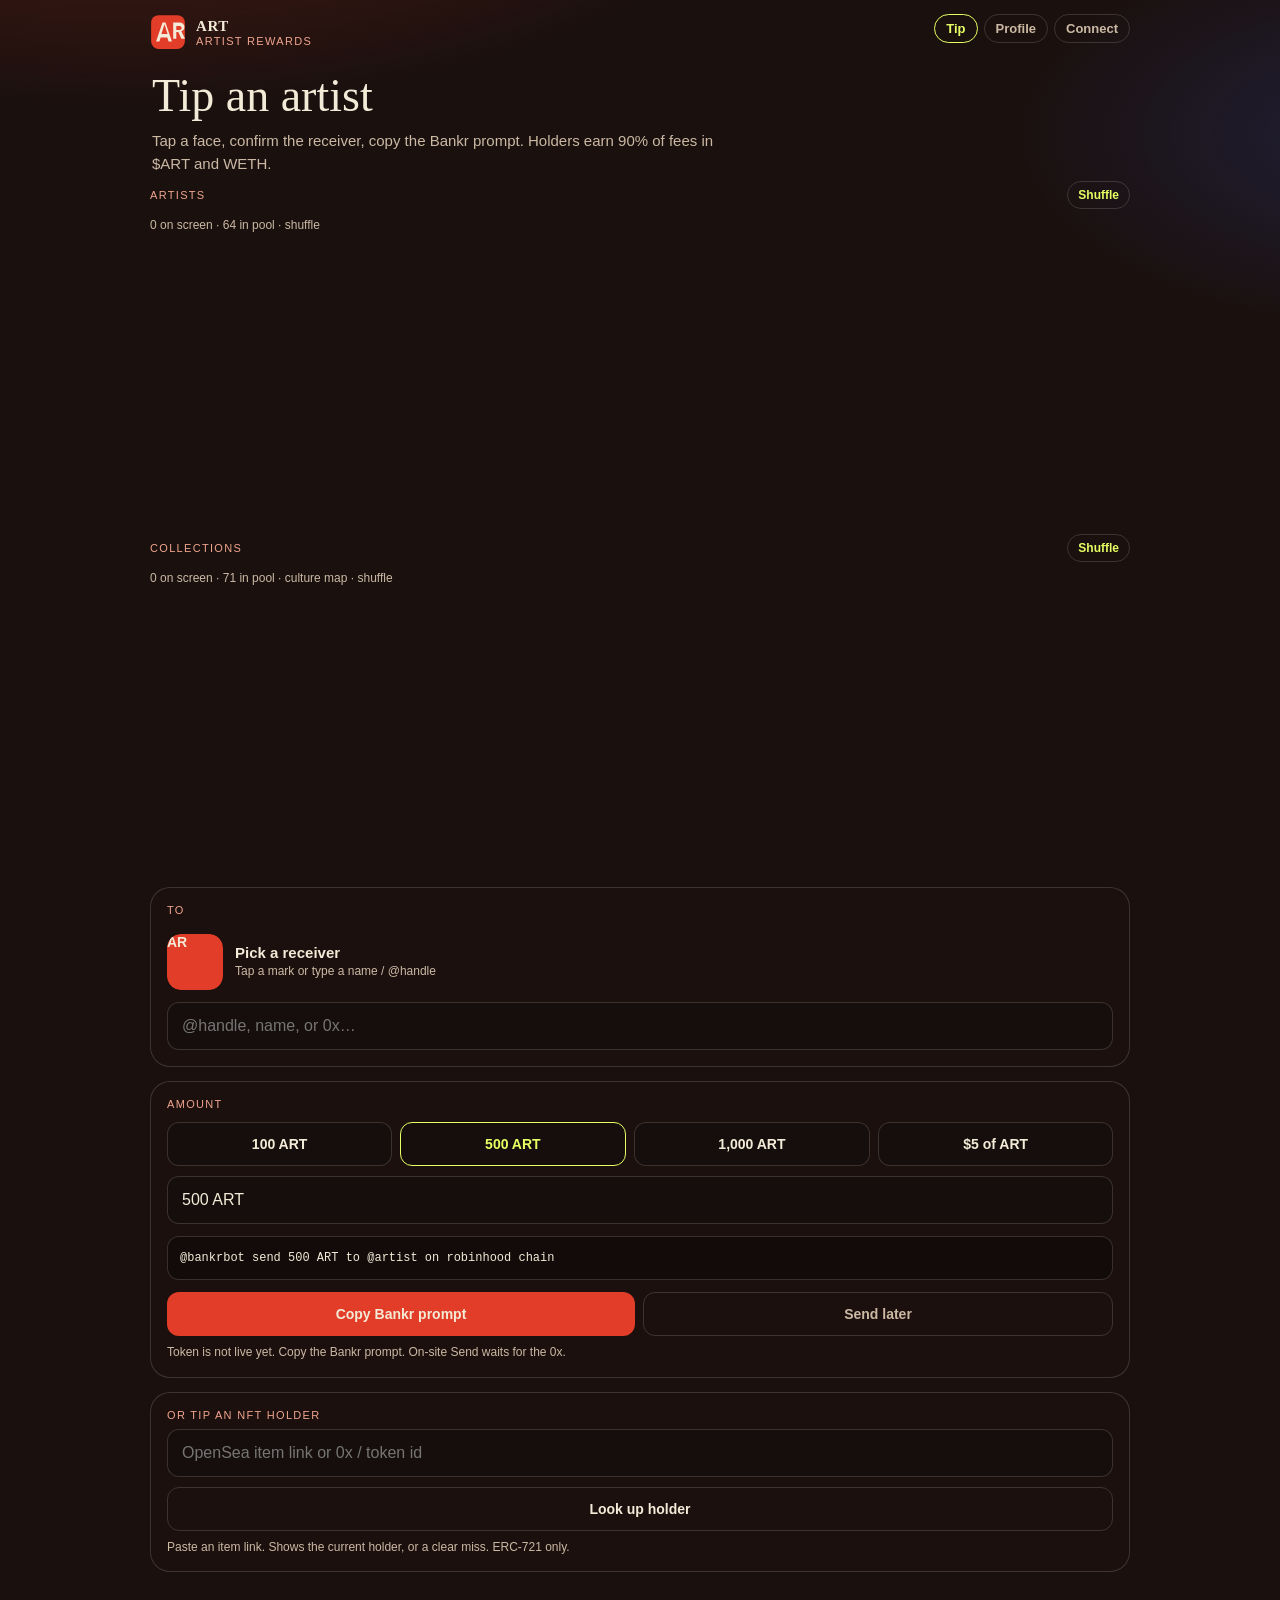
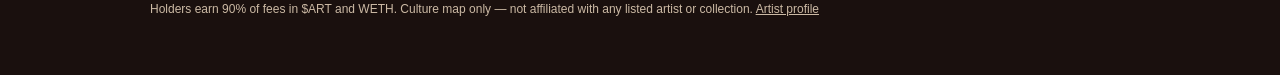
==== index.html @ 923a789c "slice 14: sticky iPhone nav + safe-area, 44px Tip/Profile/Connect" ====
<!DOCTYPE html>
<html lang="en">
<head>
  <meta charset="UTF-8" />
  <meta name="viewport" content="width=device-width, initial-scale=1, viewport-fit=cover" />
  <meta name="theme-color" content="#1a100e" />
  <meta name="apple-mobile-web-app-status-bar-style" content="black-translucent" />
  <title>ART — Artist Rewards Token</title>
  <meta name="description" content="Tip artists with $ART. Holders earn trading fees in ART and WETH." />
  <link rel="icon" href="logo.svg" type="image/svg+xml" />
  <link rel="apple-touch-icon" href="logo.svg" />
  <link rel="stylesheet" href="styles.css" />
  <link rel="stylesheet" href="ui.css" />
</head>
<body>
  <div class="page">
    <nav class="nav">
      <div class="brand">
        <img class="logo" src="logo.svg" width="36" height="36" alt="ART" />
        <div><strong>ART</strong><small>Artist Rewards</small></div>
      </div>
      <div class="nav-links" role="navigation" aria-label="Site">
        <a class="on" href="index.html" aria-current="page">Tip</a>
        <a href="profile.html">Profile</a>
        <button class="ghost" id="connect" type="button">Connect</button>
      </div>
    </nav>

    <header>
      <h1>Tip an artist</h1>
      <p class="lede">Tap a face, confirm the receiver, copy the Bankr prompt. Holders earn 90% of fees in $ART and WETH.</p>
    </header>

    <section>
      <div class="sec face-head">
        <span>Artists</span>
        <button type="button" class="chip" id="shuffleFaces">Shuffle</button>
      </div>
      <p class="hint" id="faceMeta" aria-live="polite"></p>
      <div class="faces" id="faces"></div>
    </section>

    <section>
      <div class="sec face-head">
        <span>Collections</span>
        <button type="button" class="chip" id="shuffleCols">Shuffle</button>
      </div>
      <p class="hint" id="collMeta" aria-live="polite">Culture map. Tap a still — same tip path as an artist. Not affiliated.</p>
      <div class="faces" id="collections"></div>
    </section>

    <section class="card">
      <label>To</label>
      <div class="recv" id="recv">
        <div class="recv-face" id="recvFace"><div class="ph">AR</div></div>
        <div>
          <strong id="recvName">Pick a receiver</strong>
          <span id="recvMeta">Tap a mark or type a name / @handle</span>
        </div>
      </div>
      <input id="who" autocomplete="off" spellcheck="false" placeholder="@handle, name, or 0x…" role="combobox" aria-autocomplete="list" aria-controls="matches" aria-expanded="false" aria-haspopup="listbox" />
      <div id="matches" role="listbox" aria-label="Matching artists and collections"></div>
    </section>

    <section class="card" style="margin-top:14px">
      <label for="amt">Amount</label>
      <div class="row" id="chips" role="group" aria-label="Tip amount">
        <button type="button" class="amt" data-v="100 ART" aria-pressed="false">100 ART</button>
        <button type="button" class="amt on" data-v="500 ART" aria-pressed="true">500 ART</button>
        <button type="button" class="amt" data-v="1000 ART" aria-pressed="false">1,000 ART</button>
        <button type="button" class="amt" data-v="$5 of ART" aria-pressed="false">$5 of ART</button>
      </div>
      <input id="amt" value="500 ART" inputmode="decimal" autocomplete="off" spellcheck="false" aria-describedby="prompt" style="margin-top:10px" />
      <div class="prompt" id="prompt" role="button" tabindex="0" title="Tap to copy">@bankrbot send 500 ART to @artist on robinhood chain</div>
      <div class="row" style="margin-top:12px">
        <button class="go" id="copy" type="button">Copy Bankr prompt</button>
        <button class="go send wait" id="send" type="button" aria-disabled="true" title="On-site send waits for the live token">Send later</button>
      </div>
      <p class="hint" id="status" aria-live="polite">Token is not live yet. Copy the Bankr prompt. On-site Send waits for the 0x.</p>
    </section>

    <section class="card" style="margin-top:14px">
      <label for="nft">Or tip an NFT holder</label>
      <input id="nft" autocomplete="off" spellcheck="false" placeholder="OpenSea item link or 0x / token id" aria-describedby="nftHint" />
      <div class="row" style="margin-top:10px">
        <button type="button" class="ghost" id="nftGo">Look up holder</button>
      </div>
      <p class="hint" id="nftHint">Paste an item link. Shows the current holder, or a clear miss. ERC-721 only.</p>
      <div id="nftOut" aria-live="polite"></div>
    </section>

    <footer>
      Holders earn 90% of fees in $ART and WETH. Culture map only — not affiliated with any listed artist or collection.
      <a href="profile.html">Artist profile</a>
    </footer>
  </div>
  <div id="hover" class="hover" hidden></div>
  <script src="app.js"></script>
  <script src="app-more.js"></script>
  <script src="faces.js"></script>
  <script src="connect.js"></script>
  <script src="confirm.js"></script>
  <script src="send.js"></script>
</body>
</html>
---- styles.css ----
:root {
  --bg: #1a100e;
  --paper: #f3ead7;
  --mute: #cbb9a4;
  --line: rgba(243,234,215,.16);
  --red: #e23d28;
  --rose: #f0a58e;
  --chart: #e6ff63;
  --ok: #9ee3a4;
}
* { box-sizing: border-box; margin: 0; padding: 0; }
html, body {
  background: var(--bg);
  color: var(--paper);
  font-family: "Iowan Old Style", "Palatino Linotype", Palatino, Georgia, serif;
}
body {
  min-height: 100dvh;
  background:
    radial-gradient(1200px 500px at 10% -10%, rgba(226,61,40,.28), transparent 55%),
    radial-gradient(800px 400px at 110% 8%, rgba(61,107,255,.18), transparent 50%),
    var(--bg);
}
.page {
  width: min(980px, calc(100% - 28px));
  margin: 0 auto;
  padding: max(10px, env(safe-area-inset-top)) 0 max(56px, env(safe-area-inset-bottom));
}
.nav {
  display: flex; align-items: center; justify-content: space-between;
  gap: 8px; padding: 4px 0 14px;
}
.brand { display: flex; align-items: center; gap: 10px; }
.logo { width: 36px; height: 36px; display: block; flex: none; }
.brand strong { display: block; font-size: 15px; letter-spacing: .04em; }
.brand small {
  display: block; color: var(--rose); font-size: 11px; letter-spacing: .12em;
  text-transform: uppercase;
  font-family: -apple-system, BlinkMacSystemFont, "Segoe UI", sans-serif;
}
header { padding: 8px 2px 6px; }
h1 { font-weight: 500; font-size: clamp(28px, 6vw, 46px); line-height: 1.05; }
.lede {
  font-family: -apple-system, BlinkMacSystemFont, "Segoe UI", sans-serif;
  color: var(--mute); margin-top: 10px; font-size: 15px; line-height: 1.5; max-width: 38em;
}
.pills { display: flex; flex-wrap: wrap; gap: 8px; margin-top: 14px; }
.pill {
  font-family: -apple-system, BlinkMacSystemFont, "Segoe UI", sans-serif;
  font-size: 11px; color: var(--mute); border: 1px solid var(--line);
  border-radius: 999px; padding: 6px 10px;
}
.pill em { color: var(--chart); font-style: normal; }
.connects {
  display: flex; flex-wrap: wrap; gap: 8px; margin-top: 14px;
}
.connects a {
  font-family: -apple-system, BlinkMacSystemFont, "Segoe UI", sans-serif;
  font-size: 12px; color: var(--chart); text-decoration: none;
  border: 1px solid var(--line); border-radius: 999px; padding: 6px 10px;
}
.face-head {
  display: flex; align-items: center; justify-content: space-between; gap: 10px;
}
.faces {
  display: grid;
  grid-template-columns: repeat(auto-fill, minmax(52px, 1fr));
  gap: 4px;
  margin: 6px 0 14px;
}
.face {
  aspect-ratio: 1;
  border: 0; padding: 0; border-radius: 8px; overflow: hidden;
  background: #2a1612; cursor: pointer; position: relative;
}
.faces .face .ph { display: none !important; }
.face img, .face .ph {
  width: 100%; height: 100%; object-fit: cover; display: block;
}
.face .ph {
  display: grid; place-items: center; font-size: 8px; font-weight: 700;
  color: var(--paper);
  background: linear-gradient(160deg, var(--a, #e23d28), var(--b, #3d6bff));
}
.face.on { outline: 2px solid var(--chart); outline-offset: 0; }
.grid { display: grid; gap: 14px; margin-top: 8px; grid-template-columns: 1fr; }
@media (min-width: 860px) {
  .grid { grid-template-columns: 1.1fr .9fr; align-items: start; }
}
.card {
  background: #1c100e;
  border: 1px solid var(--line);
  border-radius: 20px; padding: 16px;
}
label, .sec {
  font-family: -apple-system, BlinkMacSystemFont, "Segoe UI", sans-serif;
  display: block; font-size: 11px; letter-spacing: .12em; text-transform: uppercase;
  color: var(--rose); margin-bottom: 8px;
}
input {
  width: 100%; background: #160e0c; color: var(--paper);
  border: 1px solid var(--line); border-radius: 12px;
  padding: 14px; font-size: 16px; outline: none;
  font-family: -apple-system, BlinkMacSystemFont, "Segoe UI", sans-serif;
}
input:focus { border-color: var(--red); }
.hint {
  font-family: -apple-system, BlinkMacSystemFont, "Segoe UI", sans-serif;
  color: var(--mute); font-size: 12px; margin-top: 8px; line-height: 1.4;
}
.row { display: flex; gap: 8px; flex-wrap: wrap; margin-top: 12px; }
button {
  border: 0; cursor: pointer; font-weight: 600;
  border-radius: 12px; padding: 12px 14px; font-size: 14px;
  font-family: -apple-system, BlinkMacSystemFont, "Segoe UI", sans-serif;
}
.amt {
  background: #160e0c; color: var(--paper); border: 1px solid var(--line);
  min-height: 44px; min-width: 44px; flex: 1 1 auto; padding: 10px 12px;
}
.amt.on { border-color: var(--chart); color: var(--chart); }
.amt:focus-visible { outline: 2px solid var(--chart); outline-offset: 2px; }
.go { background: var(--red); color: var(--paper); flex: 1; min-height: 44px; }
.go.send { background: #3d6bff; }
.go.send.wait {
  background: transparent;
  color: var(--mute);
  border: 1px solid var(--line);
}
.go.send.wait:focus-visible { outline: 2px solid var(--chart); outline-offset: 2px; }
.go:disabled { opacity: .45; cursor: not-allowed; }
.ghost { background: transparent; color: var(--paper); border: 1px solid var(--line); }
#matches { margin-top: 4px; }
#matches:empty { display: none; }
.match {
  display: flex; gap: 12px; align-items: center;
  padding: 10px 12px; border: 1px solid var(--line); border-radius: 14px;
  margin-top: 8px; cursor: pointer; background: #160e0c;
  font-family: -apple-system, BlinkMacSystemFont, "Segoe UI", sans-serif;
  min-height: 44px;
}
.match.on { border-color: var(--chart); }
.match-face {
  width: 44px; height: 44px; border-radius: 10px; overflow: hidden; flex: none;
  background: #2a1612;
}
.match img, .match-face img, .match-face .ph, .ph {
  width: 44px; height: 44px; border-radius: 10px; object-fit: cover; background: #3a221c;
}
.ph { display: grid; place-items: center; font-size: 14px; color: var(--paper); background: var(--red); font-weight: 700; }
.match strong { display: block; font-size: 14px; }
.match span { color: var(--mute); font-size: 12px; }
.prompt {
  margin-top: 12px; background: #120b0a; border-radius: 12px;
  padding: 12px; font-family: ui-monospace, SFMono-Regular, Menlo, monospace;
  font-size: 12px; line-height: 1.5; white-space: pre-wrap; word-break: break-word;
  color: #f3ead7; cursor: pointer; user-select: text; -webkit-user-select: text;
  border: 1px solid var(--line); min-height: 44px;
}
.prompt:focus-visible { outline: 2px solid var(--chart); outline-offset: 2px; }
.prompt.copied { border-color: var(--chart); }
.prompt.wait { color: var(--mute); cursor: default; }
.links { display: flex; flex-direction: column; gap: 8px; margin-top: 8px; }
.links a { color: var(--chart); text-decoration: none; font-size: 14px; font-family: -apple-system, BlinkMacSystemFont, "Segoe UI", sans-serif; }
.rail-wrap { margin-top: 22px; }
.rail {
  display: flex; gap: 10px; overflow-x: auto; padding: 4px 2px 12px;
  scroll-snap-type: x mandatory; -webkit-overflow-scrolling: touch;
}
.rail::-webkit-scrollbar { height: 0; }
.tile {
  flex: 0 0 auto; width: 148px; scroll-snap-align: start;
  border-radius: 16px; overflow: hidden; border: 1px solid var(--line);
  background: #160e0c; cursor: pointer; text-align: left; padding: 0;
  color: inherit; text-decoration: none;
}
.tile img, .tile .art {
  width: 148px; height: 148px; object-fit: cover; display: block;
}
.tile .art {
  display: grid; place-items: center;
  font-size: 28px; font-weight: 700;
  background: linear-gradient(160deg, var(--a, #e23d28), var(--b, #3d6bff));
}
.tile .meta { padding: 9px 10px 11px; }
.tile strong {
  display: block; font-size: 13px; font-weight: 600;
  font-family: -apple-system, BlinkMacSystemFont, "Segoe UI", sans-serif;
}
.tile small {
  color: var(--mute); font-size: 11px;
  font-family: -apple-system, BlinkMacSystemFont, "Segoe UI", sans-serif;
}
details { margin-top: 16px; }
summary {
  cursor: pointer; color: var(--mute); font-size: 14px;
  font-family: -apple-system, BlinkMacSystemFont, "Segoe UI", sans-serif;
}
ol.steps {
  margin: 10px 0 0 18px; color: var(--mute); font-size: 14px; line-height: 1.55;
  font-family: -apple-system, BlinkMacSystemFont, "Segoe UI", sans-serif;
}
ol.steps strong { color: var(--paper); font-weight: 600; }
footer {
  margin-top: 28px; color: var(--mute); font-size: 12px; line-height: 1.55;
  font-family: -apple-system, BlinkMacSystemFont, "Segoe UI", sans-serif;
}
footer a { color: inherit; }
.warn { color: var(--rose); font-size: 12px; margin-top: 10px; font-family: -apple-system, BlinkMacSystemFont, "Segoe UI", sans-serif; }
#nftOut .hint { margin-top: 10px; }
#nftOut .match { cursor: default; }
#nftGo { min-height: 44px; flex: 1; }
.ok { color: var(--ok); }

.connects .chip, button.chip {
  font-family: -apple-system, BlinkMacSystemFont, "Segoe UI", sans-serif;
  font-size: 12px; color: var(--chart); background: transparent;
  border: 1px solid var(--line); border-radius: 999px; padding: 6px 10px;
  font-weight: 600;
}
.hover {
  display: none;
  position: fixed; z-index: 40; pointer-events: none;
  background: #160e0c; border: 1px solid var(--line); border-radius: 14px;
  padding: 10px 12px; min-width: 160px; max-width: 220px;
  box-shadow: 0 12px 40px rgba(0,0,0,.4);
  font-family: -apple-system, BlinkMacSystemFont, "Segoe UI", sans-serif;
}
.hover.on { display: block; }
.hover strong { display: block; font-size: 13px; }
.hover span { color: var(--mute); font-size: 11px; }
.sheet { display: none !important; }
.recv {
  display: flex; gap: 12px; align-items: center;
  padding: 10px 0 12px;
  font-family: -apple-system, BlinkMacSystemFont, "Segoe UI", sans-serif;
}
.recv.on .recv-face {
  outline: 2px solid var(--chart);
  outline-offset: 0;
}
.recv-face {
  width: 56px; height: 56px; border-radius: 14px; overflow: hidden;
  background: #2a1612; flex: none;
}
.recv-face img, .recv-face .ph {
  width: 56px; height: 56px; object-fit: cover; display: block;
  border-radius: 14px;
}
.recv-face[data-kind="mark"] { background: var(--red); }
.recv-face[data-kind="artist"] img,
.recv-face[data-kind="collection"] img,
.recv-face[data-kind="still"] img { background: #2a1612; }
.recv strong { display: block; font-size: 15px; }
.recv span { display: block; color: var(--mute); font-size: 12px; line-height: 1.35; margin-top: 2px; }
.soon { color: var(--chart) !important; }
#profReceived { color: var(--chart); font-style: normal; }
#profSaved { min-height: 1.4em; }
.nav-links { display: flex; align-items: center; gap: 6px; flex-wrap: nowrap; }
.nav-links a,
.nav-links #connect {
  font-family: -apple-system, BlinkMacSystemFont, "Segoe UI", sans-serif;
  font-size: 13px; color: var(--mute); text-decoration: none;
  border: 1px solid var(--line); border-radius: 999px; padding: 7px 11px;
  line-height: 1; white-space: nowrap; background: transparent; font-weight: 600;
}
.nav-links a.on { color: var(--chart); border-color: var(--chart); }
.sec-row { display: flex; align-items: center; justify-content: space-between; gap: 8px; }
.pager {
  display: flex; align-items: center; gap: 8px;
  font-family: -apple-system, BlinkMacSystemFont, "Segoe UI", sans-serif;
  font-size: 12px; color: var(--mute);
}
.tiny { padding: 6px 10px; font-size: 12px; border-radius: 999px; }
.face .ph { width: 100%; height: 100%; border-radius: 8px; }
.recv-face .ph { width: 56px; height: 56px; border-radius: 14px; }
.soon-card .soon-badge {
  color: var(--chart);
  border-color: rgba(230,255,99,.45);
  margin: 0;
}
.soon-slot {
  display: flex;
  gap: 12px;
  align-items: flex-start;
  padding: 4px 0 2px;
  font-family: -apple-system, BlinkMacSystemFont, "Segoe UI", sans-serif;
}
.soon-frame {
  width: 72px;
  height: 72px;
  border-radius: 14px;
  border: 1px dashed var(--line);
  background: #160e0c;
  flex: none;
  overflow: hidden;
}
.soon-frame .ph {
  width: 72px;
  height: 72px;
  border-radius: 14px;
  opacity: .9;
}
.soon-slot strong { display: block; font-size: 15px; }
.soon-slot span {
  display: block;
  color: var(--mute);
  font-size: 12px;
  line-height: 1.4;
  margin-top: 4px;
}
#soonPin[aria-disabled="true"] {
  color: var(--mute);
  cursor: default;
}
#soonPin:focus-visible {
  outline: 2px solid var(--chart);
  outline-offset: 2px;
}
#soonNote { min-height: 1.4em; }
---- ui.css ----
.page {
  padding-top: max(10px, env(safe-area-inset-top));
  padding-bottom: max(56px, env(safe-area-inset-bottom));
}
.nav { align-items: flex-start; gap: 8px; }
.nav-links {
  display: flex; align-items: center; gap: 6px;
  flex-wrap: nowrap; flex: none;
}
.nav-links a,
.nav-links #connect,
.nav-links .ghost {
  font-family: -apple-system, BlinkMacSystemFont, "Segoe UI", sans-serif;
  font-size: 13px; color: var(--mute); text-decoration: none;
  border: 1px solid var(--line); border-radius: 999px;
  padding: 7px 11px; line-height: 1; white-space: nowrap;
  background: transparent; font-weight: 600;
}
.nav-links a.on { color: var(--chart); border-color: var(--chart); }
.face-head { display: flex; align-items: center; justify-content: space-between; gap: 10px; }
.faces {
  display: grid;
  grid-template-columns: repeat(auto-fill, minmax(52px, 1fr));
  gap: 4px;
  margin: 6px 0 14px;
  min-height: 280px;
}
button.chip.on {
  border-color: var(--chart);
}
.face {
  aspect-ratio: 1;
  min-width: 0;
  min-height: 44px;
  border: 0; padding: 0; border-radius: 8px; overflow: hidden;
  background: #2a1612; cursor: pointer;
}
#faces .face,
#collections .face {
  width: 100%;
}
.face img { width: 100%; height: 100%; object-fit: cover; display: block; }
.faces .face .ph { display: none !important; }
.rail-wrap { margin-top: 22px; }
.rail {
  display: flex; gap: 10px; overflow-x: auto; padding: 4px 2px 16px;
  scroll-snap-type: x mandatory; -webkit-overflow-scrolling: touch;
}
.rail::-webkit-scrollbar { height: 0; }
.tile {
  flex: 0 0 auto; width: 148px; scroll-snap-align: start;
  border-radius: 16px; overflow: hidden; border: 1px solid var(--line);
  background: #160e0c; cursor: pointer; text-align: left; padding: 0; color: inherit;
}
.tile img { width: 148px; height: 148px; object-fit: cover; display: block; }
.tile .meta { padding: 9px 10px 11px; }
.tile strong {
  display: block; font-size: 13px; font-weight: 600;
  font-family: -apple-system, BlinkMacSystemFont, "Segoe UI", sans-serif;
}
.tile small {
  color: var(--mute); font-size: 11px;
  font-family: -apple-system, BlinkMacSystemFont, "Segoe UI", sans-serif;
}
body.sheet-lock { overflow: hidden; }
#walletSheet {
  display: none;
  position: fixed; inset: 0; z-index: 80;
  background: rgba(8,4,3,.78);
  padding: max(12px, env(safe-area-inset-top)) 14px max(20px, env(safe-area-inset-bottom));
  align-items: flex-end;
  justify-content: center;
}
#walletSheet.on { display: flex; }
#walletSheet[hidden] { display: none !important; }
.wallet-card {
  width: min(420px, 100%);
  max-height: min(88dvh, 720px);
  overflow: auto;
  background: #1c100e;
  border: 1px solid var(--line);
  border-radius: 20px;
  padding: 16px;
  display: grid;
  gap: 8px;
}
.wallet-head { display: flex; justify-content: space-between; align-items: center; gap: 8px; }
.wallet-head strong { font-size: 18px; font-weight: 500; }
.wallet-card .go,
.wallet-card .ghost,
.wallet-card input {
  width: 100%;
  min-height: 44px;
}
.wallet-card .go:focus-visible,
.wallet-card .ghost:focus-visible,
.wallet-card input:focus-visible {
  outline: 2px solid var(--chart);
  outline-offset: 2px;
}
.wallet-card #walletNote { min-height: 1.2em; margin-top: 2px; }
.tiny { padding: 6px 10px; font-size: 12px; border-radius: 999px; min-height: 44px; }
.recv-face .ph { width: 56px; height: 56px; border-radius: 14px; }
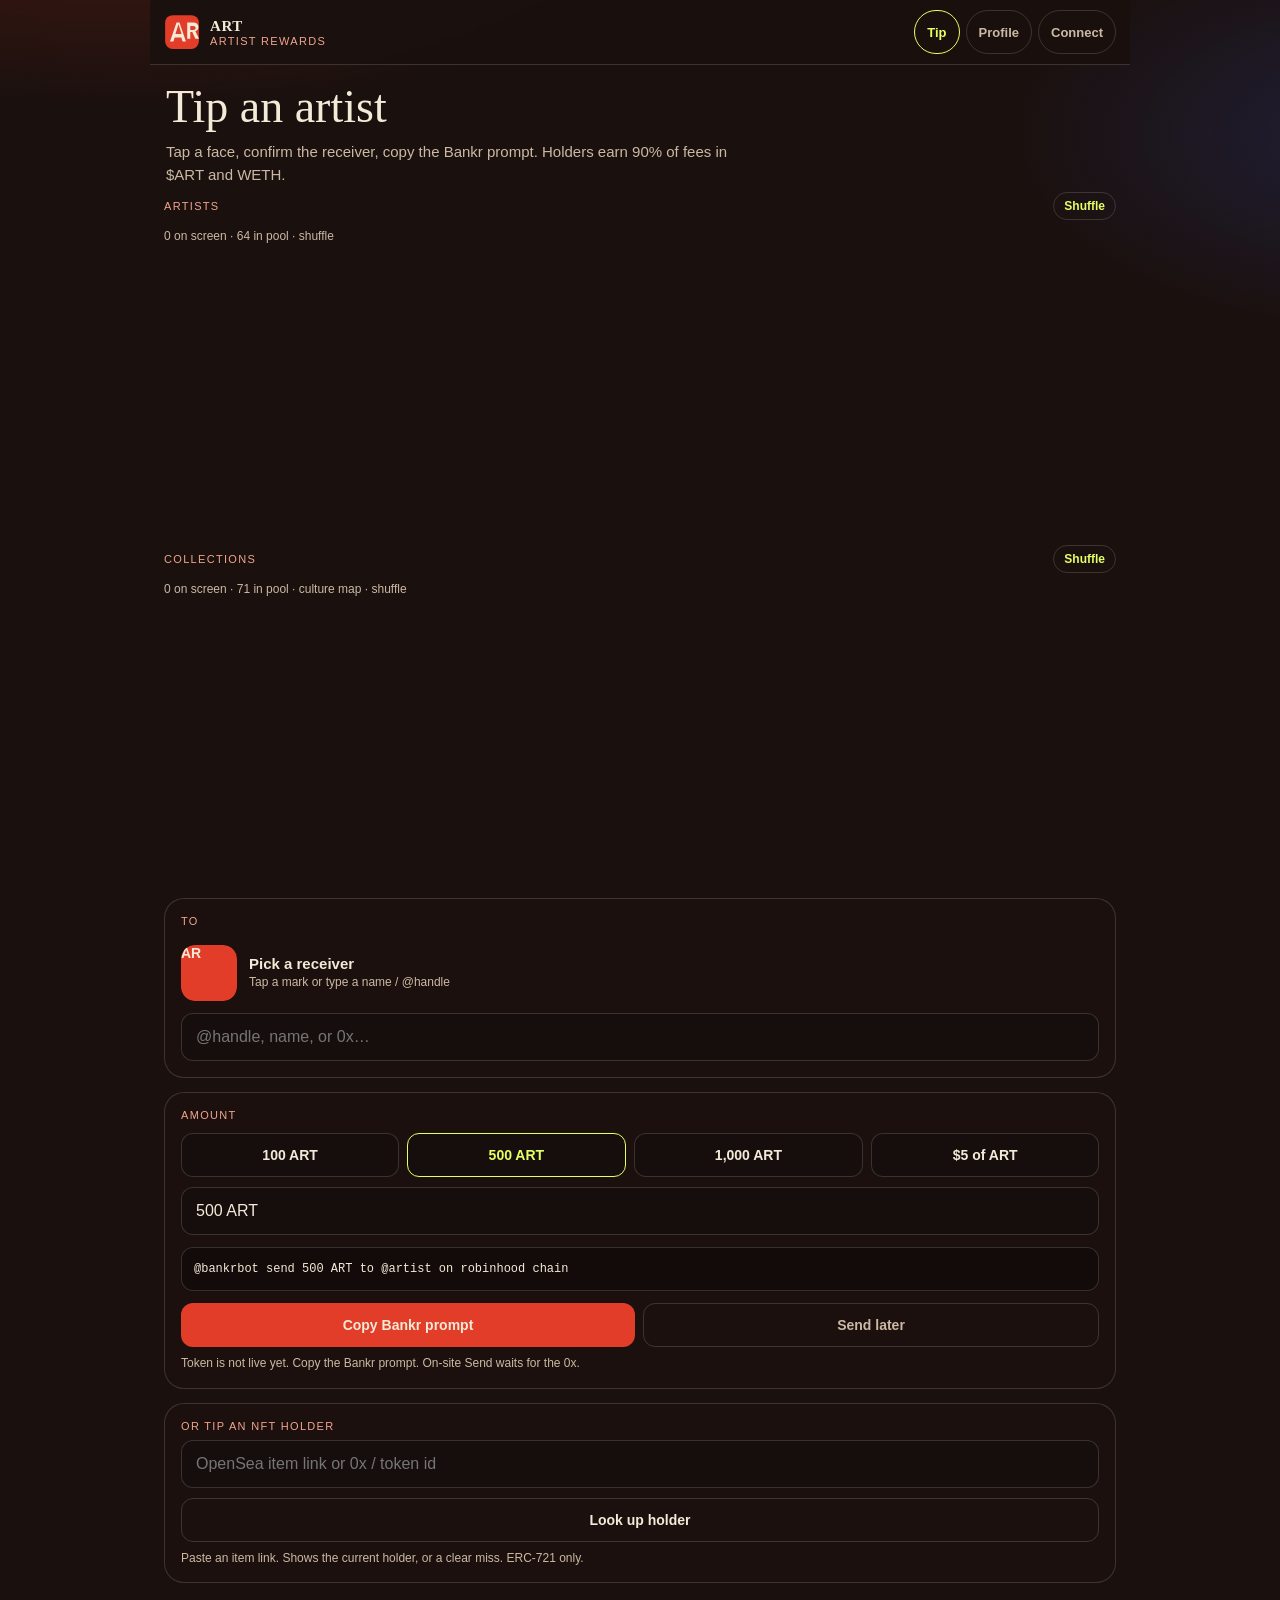
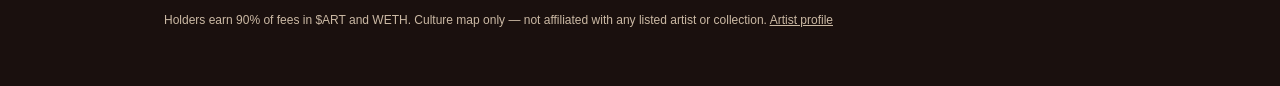
==== commit 7981f9dd: "slice 15 contrast, 44px targets, focus rings on chips and faces" ====
--- a/index.html
+++ b/index.html
@@ -34,7 +34,7 @@
     <section>
       <div class="sec face-head">
         <span>Artists</span>
-        <button type="button" class="chip" id="shuffleFaces">Shuffle</button>
+        <button type="button" class="chip" id="shuffleFaces" aria-label="Shuffle artists">Shuffle</button>
       </div>
       <p class="hint" id="faceMeta" aria-live="polite"></p>
       <div class="faces" id="faces"></div>
@@ -43,7 +43,7 @@
     <section>
       <div class="sec face-head">
         <span>Collections</span>
-        <button type="button" class="chip" id="shuffleCols">Shuffle</button>
+        <button type="button" class="chip" id="shuffleCols" aria-label="Shuffle collections">Shuffle</button>
       </div>
       <p class="hint" id="collMeta" aria-live="polite">Culture map. Tap a still — same tip path as an artist. Not affiliated.</p>
       <div class="faces" id="collections"></div>
--- a/styles.css
+++ b/styles.css
@@ -22,13 +22,32 @@
     var(--bg);
 }
 .page {
-  width: min(980px, calc(100% - 28px));
+  width: min(980px, 100%);
   margin: 0 auto;
-  padding: max(10px, env(safe-area-inset-top)) 0 max(56px, env(safe-area-inset-bottom));
+  padding:
+    0
+    max(14px, env(safe-area-inset-right))
+    max(56px, env(safe-area-inset-bottom))
+    max(14px, env(safe-area-inset-left));
 }
 .nav {
-  display: flex; align-items: center; justify-content: space-between;
-  gap: 8px; padding: 4px 0 14px;
+  position: sticky;
+  top: 0;
+  z-index: 50;
+  display: flex;
+  align-items: center;
+  justify-content: space-between;
+  gap: 8px;
+  margin: 0 calc(-1 * max(14px, env(safe-area-inset-right))) 10px calc(-1 * max(14px, env(safe-area-inset-left)));
+  padding:
+    max(10px, env(safe-area-inset-top))
+    max(14px, env(safe-area-inset-right))
+    10px
+    max(14px, env(safe-area-inset-left));
+  background: rgba(26, 16, 14, .94);
+  -webkit-backdrop-filter: blur(14px);
+  backdrop-filter: blur(14px);
+  border-bottom: 1px solid var(--line);
 }
 .brand { display: flex; align-items: center; gap: 10px; }
 .logo { width: 36px; height: 36px; display: block; flex: none; }
@@ -256,15 +275,47 @@
 .soon { color: var(--chart) !important; }
 #profReceived { color: var(--chart); font-style: normal; }
 #profSaved { min-height: 1.4em; }
-.nav-links { display: flex; align-items: center; gap: 6px; flex-wrap: nowrap; }
+.nav-links {
+  display: flex;
+  align-items: center;
+  gap: 6px;
+  flex-wrap: nowrap;
+  flex: none;
+}
 .nav-links a,
+.nav-links #connect,
+.nav-links .ghost {
+  font-family: -apple-system, BlinkMacSystemFont, "Segoe UI", sans-serif;
+  font-size: 13px; color: var(--mute); text-decoration: none;
+  border: 1px solid var(--line); border-radius: 999px;
+  padding: 0 12px;
+  min-height: 44px;
+  display: inline-flex;
+  align-items: center;
+  justify-content: center;
+  line-height: 1;
+  white-space: nowrap;
+  background: transparent;
+  font-weight: 600;
+}
+.nav-links a.on { color: var(--chart); border-color: var(--chart); }
+.nav-links a:focus-visible,
+.nav-links #connect:focus-visible {
+  outline: 2px solid var(--chart);
+  outline-offset: 2px;
+}
 .nav-links #connect {
-  font-family: -apple-system, BlinkMacSystemFont, "Segoe UI", sans-serif;
-  font-size: 13px; color: var(--mute); text-decoration: none;
-  border: 1px solid var(--line); border-radius: 999px; padding: 7px 11px;
-  line-height: 1; white-space: nowrap; background: transparent; font-weight: 600;
-}
-.nav-links a.on { color: var(--chart); border-color: var(--chart); }
+  max-width: 7.8em;
+  overflow: hidden;
+  text-overflow: ellipsis;
+}
+@media (max-width: 400px) {
+  .brand small { display: none; }
+  .logo { width: 32px; height: 32px; }
+}
+@media (max-width: 340px) {
+  .brand div { display: none; }
+}
 .sec-row { display: flex; align-items: center; justify-content: space-between; gap: 8px; }
 .pager {
   display: flex; align-items: center; gap: 8px;
--- a/ui.css
+++ b/ui.css
@@ -1,22 +1,17 @@
 .page {
-  padding-top: max(10px, env(safe-area-inset-top));
   padding-bottom: max(56px, env(safe-area-inset-bottom));
 }
-.nav { align-items: flex-start; gap: 8px; }
+.nav {
+  align-items: center;
+  gap: 8px;
+}
 .nav-links {
-  display: flex; align-items: center; gap: 6px;
-  flex-wrap: nowrap; flex: none;
+  display: flex;
+  align-items: center;
+  gap: 6px;
+  flex-wrap: nowrap;
+  flex: none;
 }
-.nav-links a,
-.nav-links #connect,
-.nav-links .ghost {
-  font-family: -apple-system, BlinkMacSystemFont, "Segoe UI", sans-serif;
-  font-size: 13px; color: var(--mute); text-decoration: none;
-  border: 1px solid var(--line); border-radius: 999px;
-  padding: 7px 11px; line-height: 1; white-space: nowrap;
-  background: transparent; font-weight: 600;
-}
-.nav-links a.on { color: var(--chart); border-color: var(--chart); }
 .face-head { display: flex; align-items: center; justify-content: space-between; gap: 10px; }
 .faces {
   display: grid;
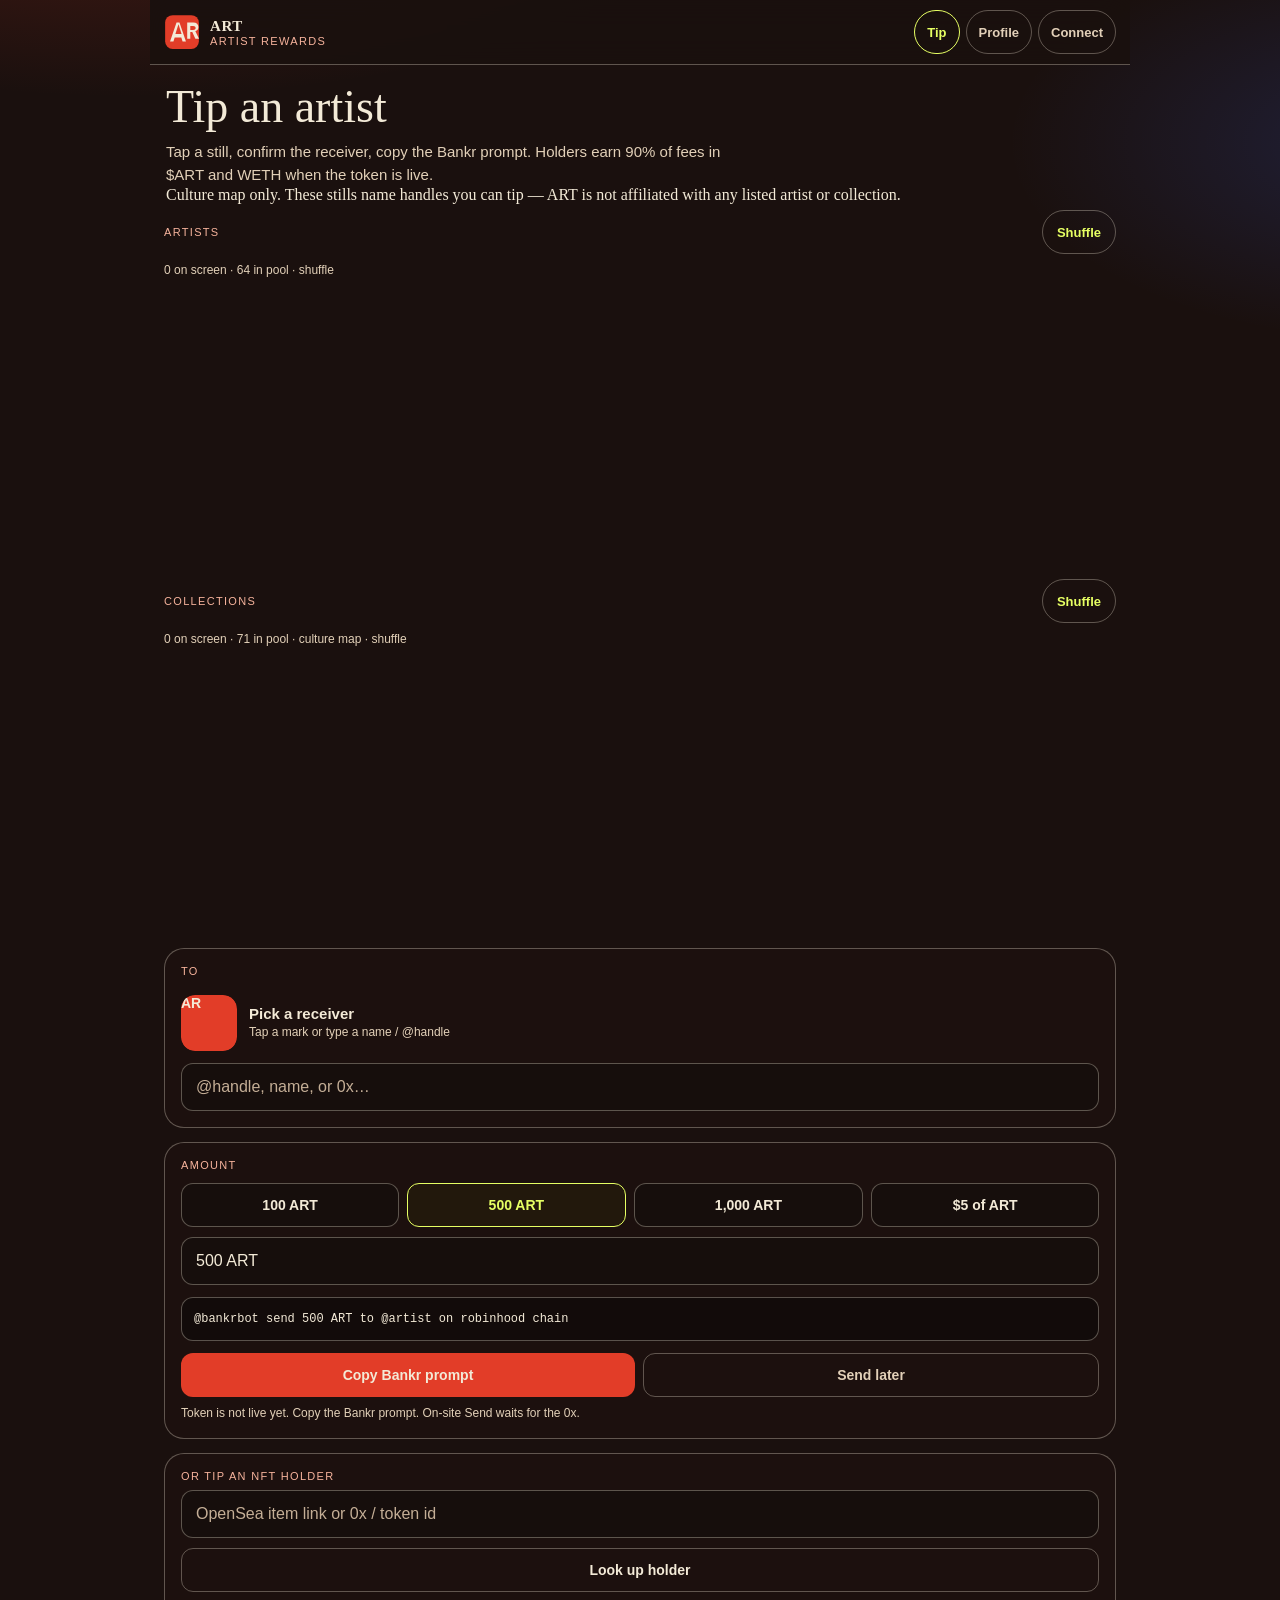
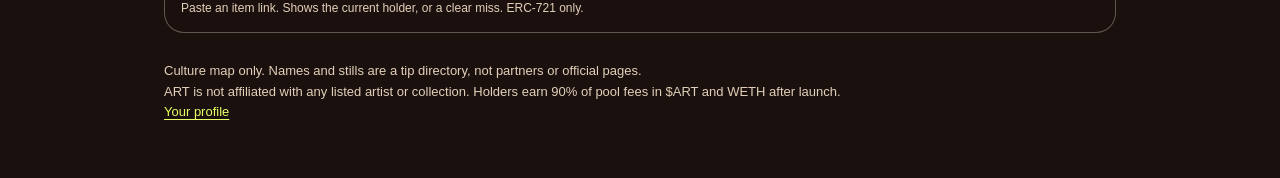
==== commit 518a5e0c: "slice 16: culture-map lede and footer on tip page" ====
--- a/index.html
+++ b/index.html
@@ -6,7 +6,7 @@
   <meta name="theme-color" content="#1a100e" />
   <meta name="apple-mobile-web-app-status-bar-style" content="black-translucent" />
   <title>ART — Artist Rewards Token</title>
-  <meta name="description" content="Tip artists with $ART. Holders earn trading fees in ART and WETH." />
+  <meta name="description" content="Tip a handle with $ART. Culture map only — not affiliated with any listed artist or collection. Holders earn 90% of fees in ART and WETH." />
   <link rel="icon" href="logo.svg" type="image/svg+xml" />
   <link rel="apple-touch-icon" href="logo.svg" />
   <link rel="stylesheet" href="styles.css" />
@@ -28,7 +28,8 @@
 
     <header>
       <h1>Tip an artist</h1>
-      <p class="lede">Tap a face, confirm the receiver, copy the Bankr prompt. Holders earn 90% of fees in $ART and WETH.</p>
+      <p class="lede">Tap a still, confirm the receiver, copy the Bankr prompt. Holders earn 90% of fees in $ART and WETH when the token is live.</p>
+      <p class="map-note">Culture map only. These stills name handles you can tip — ART is not affiliated with any listed artist or collection.</p>
     </header>
 
     <section>
@@ -45,7 +46,7 @@
         <span>Collections</span>
         <button type="button" class="chip" id="shuffleCols" aria-label="Shuffle collections">Shuffle</button>
       </div>
-      <p class="hint" id="collMeta" aria-live="polite">Culture map. Tap a still — same tip path as an artist. Not affiliated.</p>
+      <p class="hint" id="collMeta" aria-live="polite">Culture map. Same tip path as an artist. Not affiliated.</p>
       <div class="faces" id="collections"></div>
     </section>
 
@@ -90,8 +91,9 @@
     </section>
 
     <footer>
-      Holders earn 90% of fees in $ART and WETH. Culture map only — not affiliated with any listed artist or collection.
-      <a href="profile.html">Artist profile</a>
+      <p>Culture map only. Names and stills are a tip directory, not partners or official pages.</p>
+      <p>ART is not affiliated with any listed artist or collection. Holders earn 90% of pool fees in $ART and WETH after launch.</p>
+      <p><a href="profile.html">Your profile</a></p>
     </footer>
   </div>
   <div id="hover" class="hover" hidden></div>
--- a/styles.css
+++ b/styles.css
@@ -1,12 +1,13 @@
 :root {
   --bg: #1a100e;
   --paper: #f3ead7;
-  --mute: #cbb9a4;
-  --line: rgba(243,234,215,.16);
+  --mute: #e2d0b8;
+  --line: rgba(243,234,215,.32);
   --red: #e23d28;
-  --rose: #f0a58e;
+  --rose: #f6b39c;
   --chart: #e6ff63;
   --ok: #9ee3a4;
+  --focus: #e6ff63;
 }
 * { box-sizing: border-box; margin: 0; padding: 0; }
 html, body {
@@ -91,6 +92,13 @@
   aspect-ratio: 1;
   border: 0; padding: 0; border-radius: 8px; overflow: hidden;
   background: #2a1612; cursor: pointer; position: relative;
+  min-width: 44px;
+  min-height: 44px;
+}
+.face:focus-visible {
+  outline: 2px solid var(--focus);
+  outline-offset: 2px;
+  z-index: 1;
 }
 .faces .face .ph { display: none !important; }
 .face img, .face .ph {
@@ -101,7 +109,7 @@
   color: var(--paper);
   background: linear-gradient(160deg, var(--a, #e23d28), var(--b, #3d6bff));
 }
-.face.on { outline: 2px solid var(--chart); outline-offset: 0; }
+.face.on { outline: 2px solid var(--chart); outline-offset: 2px; z-index: 1; }
 .grid { display: grid; gap: 14px; margin-top: 8px; grid-template-columns: 1fr; }
 @media (min-width: 860px) {
   .grid { grid-template-columns: 1.1fr .9fr; align-items: start; }
@@ -121,8 +129,15 @@
   border: 1px solid var(--line); border-radius: 12px;
   padding: 14px; font-size: 16px; outline: none;
   font-family: -apple-system, BlinkMacSystemFont, "Segoe UI", sans-serif;
-}
-input:focus { border-color: var(--red); }
+  min-height: 44px;
+}
+input::placeholder { color: #c4ae96; opacity: 1; }
+input:focus,
+input:focus-visible {
+  border-color: var(--chart);
+  outline: 2px solid var(--focus);
+  outline-offset: 2px;
+}
 .hint {
   font-family: -apple-system, BlinkMacSystemFont, "Segoe UI", sans-serif;
   color: var(--mute); font-size: 12px; margin-top: 8px; line-height: 1.4;
@@ -137,9 +152,10 @@
   background: #160e0c; color: var(--paper); border: 1px solid var(--line);
   min-height: 44px; min-width: 44px; flex: 1 1 auto; padding: 10px 12px;
 }
-.amt.on { border-color: var(--chart); color: var(--chart); }
-.amt:focus-visible { outline: 2px solid var(--chart); outline-offset: 2px; }
+.amt.on { border-color: var(--chart); color: var(--chart); background: #22180c; }
+.amt:focus-visible { outline: 2px solid var(--focus); outline-offset: 2px; }
 .go { background: var(--red); color: var(--paper); flex: 1; min-height: 44px; }
+.go:focus-visible { outline: 2px solid var(--focus); outline-offset: 2px; }
 .go.send { background: #3d6bff; }
 .go.send.wait {
   background: transparent;
@@ -148,7 +164,8 @@
 }
 .go.send.wait:focus-visible { outline: 2px solid var(--chart); outline-offset: 2px; }
 .go:disabled { opacity: .45; cursor: not-allowed; }
-.ghost { background: transparent; color: var(--paper); border: 1px solid var(--line); }
+.ghost { background: transparent; color: var(--paper); border: 1px solid var(--line); min-height: 44px; }
+.ghost:focus-visible { outline: 2px solid var(--focus); outline-offset: 2px; }
 #matches { margin-top: 4px; }
 #matches:empty { display: none; }
 .match {
@@ -159,6 +176,7 @@
   min-height: 44px;
 }
 .match.on { border-color: var(--chart); }
+.match:focus-visible { outline: 2px solid var(--focus); outline-offset: 2px; }
 .match-face {
   width: 44px; height: 44px; border-radius: 10px; overflow: hidden; flex: none;
   background: #2a1612;
@@ -221,10 +239,11 @@
 }
 ol.steps strong { color: var(--paper); font-weight: 600; }
 footer {
-  margin-top: 28px; color: var(--mute); font-size: 12px; line-height: 1.55;
-  font-family: -apple-system, BlinkMacSystemFont, "Segoe UI", sans-serif;
-}
-footer a { color: inherit; }
+  margin-top: 28px; color: var(--mute); font-size: 13px; line-height: 1.55;
+  font-family: -apple-system, BlinkMacSystemFont, "Segoe UI", sans-serif;
+}
+footer a { color: var(--chart); text-underline-offset: 3px; }
+footer a:focus-visible { outline: 2px solid var(--focus); outline-offset: 2px; border-radius: 4px; }
 .warn { color: var(--rose); font-size: 12px; margin-top: 10px; font-family: -apple-system, BlinkMacSystemFont, "Segoe UI", sans-serif; }
 #nftOut .hint { margin-top: 10px; }
 #nftOut .match { cursor: default; }
@@ -233,9 +252,19 @@
 
 .connects .chip, button.chip {
   font-family: -apple-system, BlinkMacSystemFont, "Segoe UI", sans-serif;
-  font-size: 12px; color: var(--chart); background: transparent;
-  border: 1px solid var(--line); border-radius: 999px; padding: 6px 10px;
+  font-size: 13px; color: var(--chart); background: transparent;
+  border: 1px solid var(--line); border-radius: 999px;
+  padding: 0 14px;
   font-weight: 600;
+  min-height: 44px;
+  min-width: 44px;
+  display: inline-flex;
+  align-items: center;
+  justify-content: center;
+}
+button.chip:focus-visible {
+  outline: 2px solid var(--focus);
+  outline-offset: 2px;
 }
 .hover {
   display: none;
--- a/ui.css
+++ b/ui.css
@@ -23,12 +23,21 @@
 button.chip.on {
   border-color: var(--chart);
 }
+button.chip {
+  min-height: 44px;
+  min-width: 44px;
+}
 .face {
   aspect-ratio: 1;
-  min-width: 0;
+  min-width: 44px;
   min-height: 44px;
   border: 0; padding: 0; border-radius: 8px; overflow: hidden;
   background: #2a1612; cursor: pointer;
+}
+.face:focus-visible {
+  outline: 2px solid var(--chart);
+  outline-offset: 2px;
+  z-index: 1;
 }
 #faces .face,
 #collections .face {
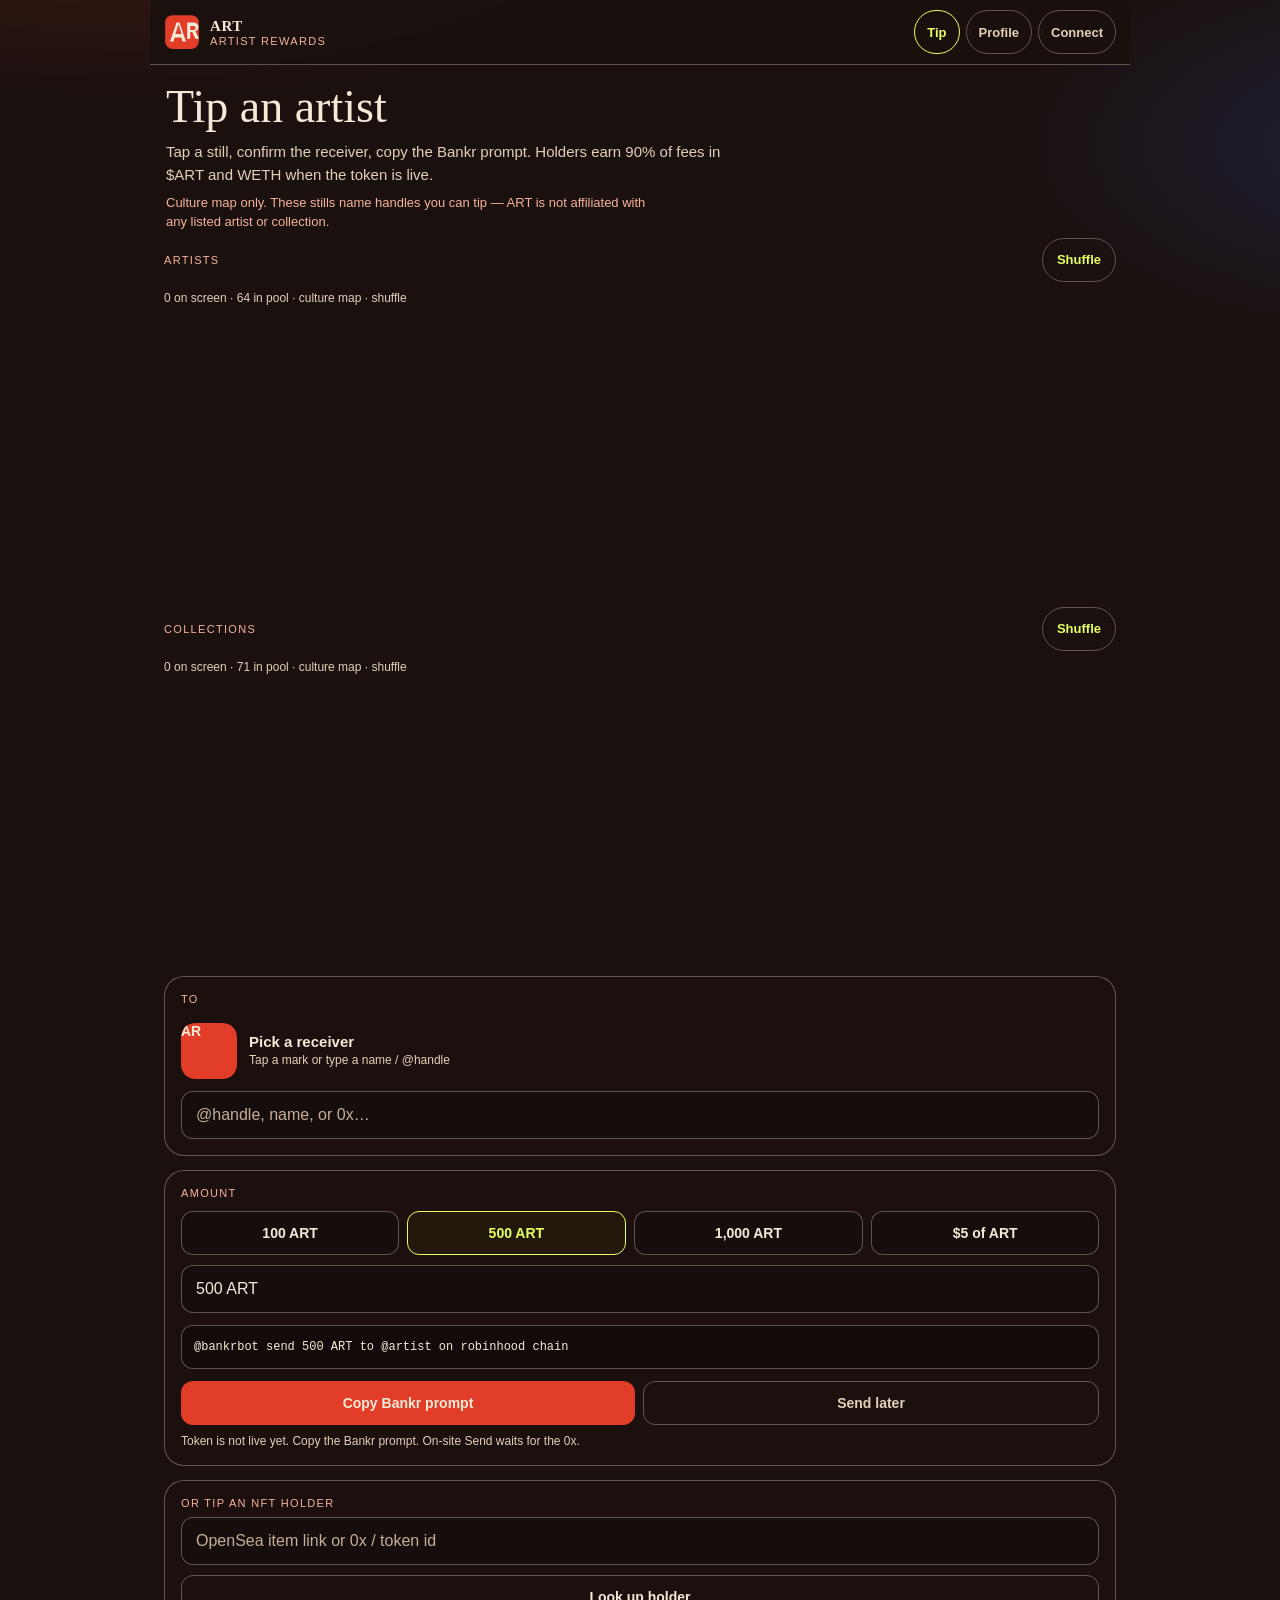
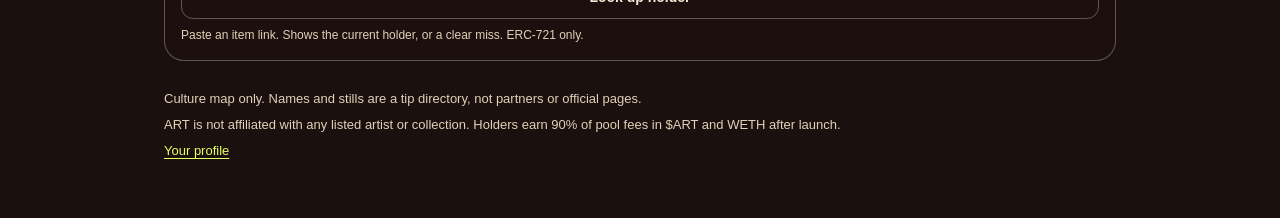
==== commit c9830724: "slice 17: agent.json matches live site, MCP status, empty contract" ====
--- a/index.html
+++ b/index.html
@@ -9,6 +9,7 @@
   <meta name="description" content="Tip a handle with $ART. Culture map only — not affiliated with any listed artist or collection. Holders earn 90% of fees in ART and WETH." />
   <link rel="icon" href="logo.svg" type="image/svg+xml" />
   <link rel="apple-touch-icon" href="logo.svg" />
+  <link rel="alternate" type="application/json" href="agent.json" title="ART agent" />
   <link rel="stylesheet" href="styles.css" />
   <link rel="stylesheet" href="ui.css" />
 </head>
--- a/ui.css
+++ b/ui.css
@@ -105,3 +105,12 @@
 .wallet-card #walletNote { min-height: 1.2em; margin-top: 2px; }
 .tiny { padding: 6px 10px; font-size: 12px; border-radius: 999px; min-height: 44px; }
 .recv-face .ph { width: 56px; height: 56px; border-radius: 14px; }
+.map-note {
+  font-family: -apple-system, BlinkMacSystemFont, "Segoe UI", sans-serif;
+  color: var(--rose);
+  margin-top: 8px;
+  font-size: 13px;
+  line-height: 1.45;
+  max-width: 38em;
+}
+footer p + p { margin-top: 6px; }
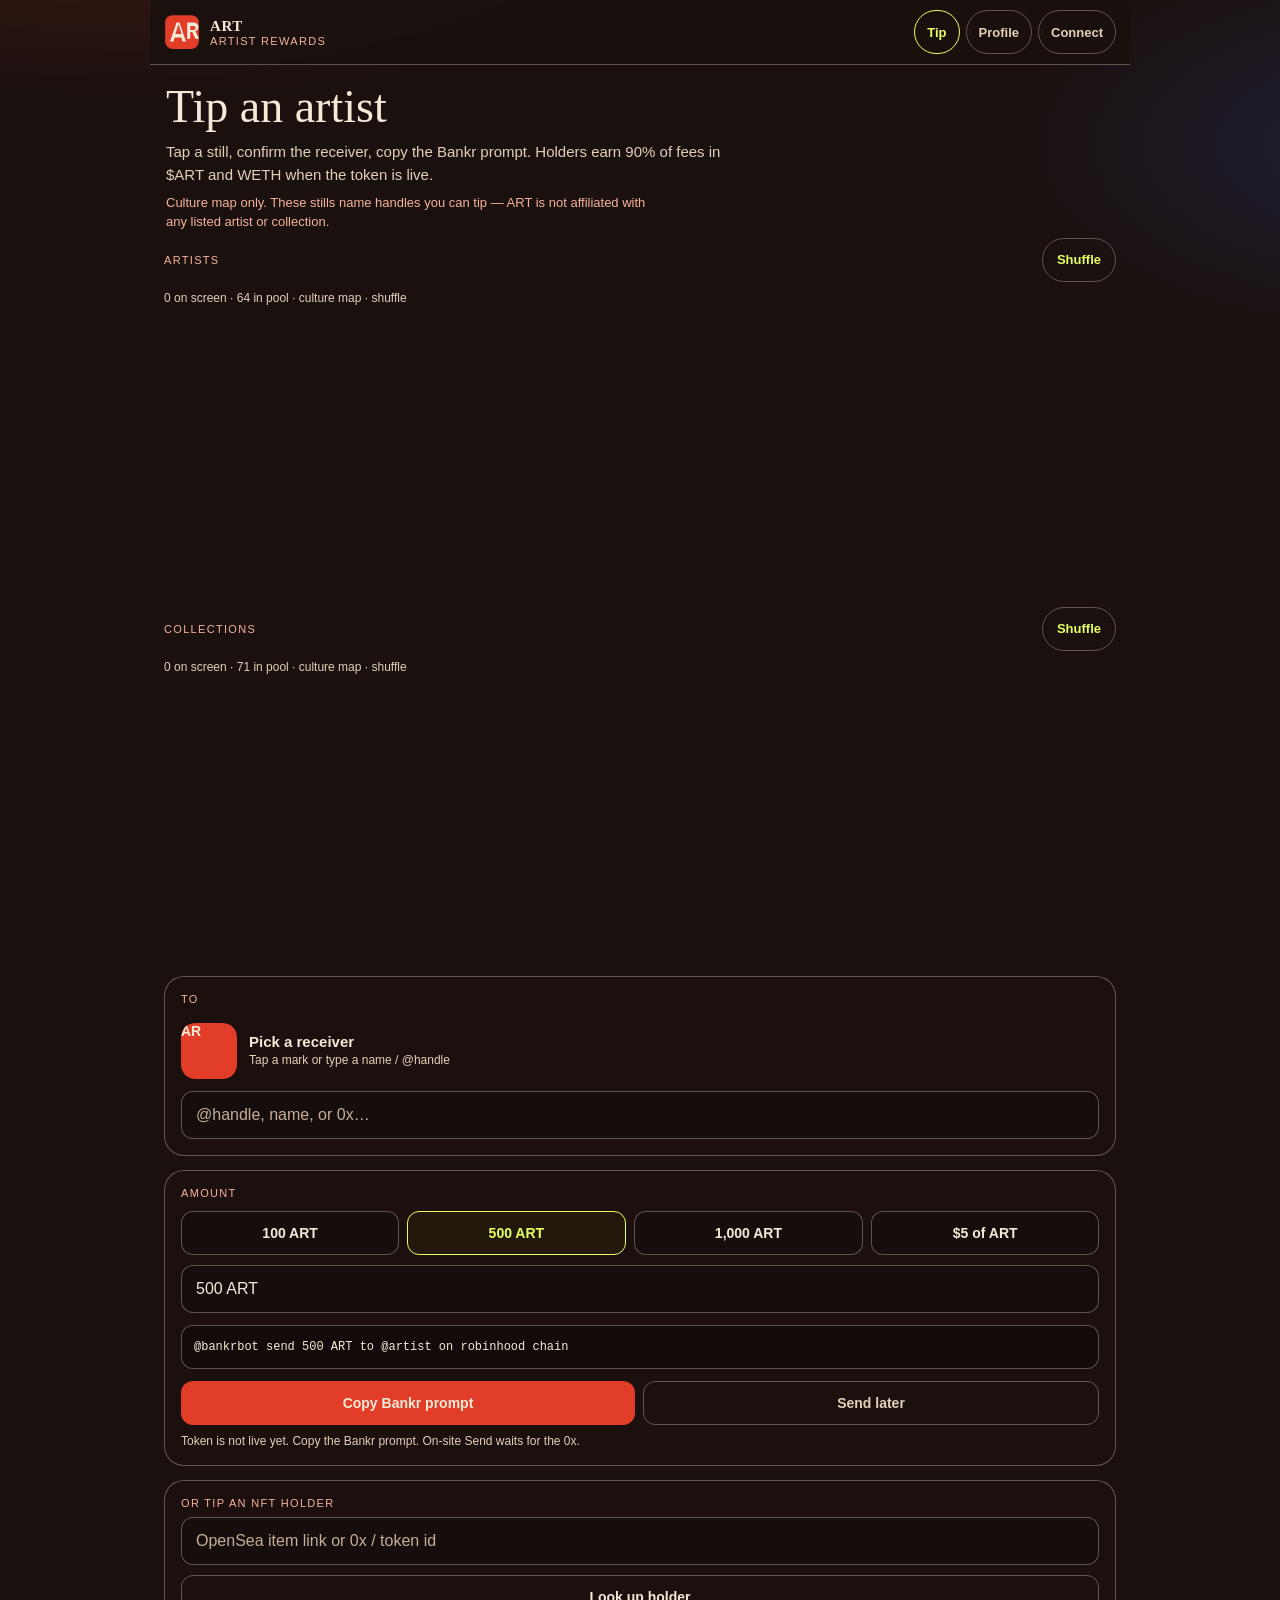
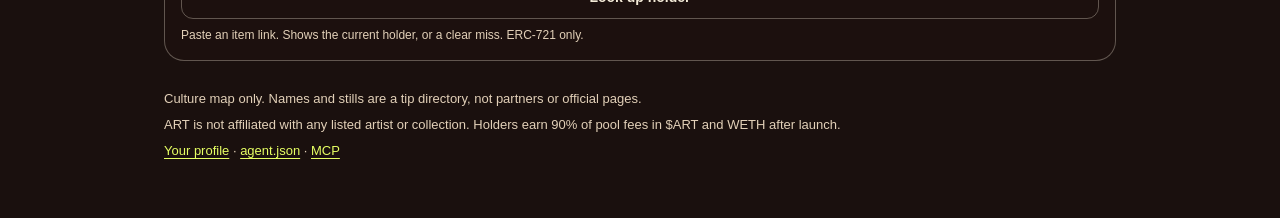
==== commit 84796b7b: "slice 18: MCP tools answer via GET ?tool= and honest Bankr builder" ====
--- a/index.html
+++ b/index.html
@@ -94,7 +94,7 @@
     <footer>
       <p>Culture map only. Names and stills are a tip directory, not partners or official pages.</p>
       <p>ART is not affiliated with any listed artist or collection. Holders earn 90% of pool fees in $ART and WETH after launch.</p>
-      <p><a href="profile.html">Your profile</a></p>
+      <p><a href="profile.html">Your profile</a> · <a href="agent.json">agent.json</a> · <a href="/api/mcp">MCP</a></p>
     </footer>
   </div>
   <div id="hover" class="hover" hidden></div>
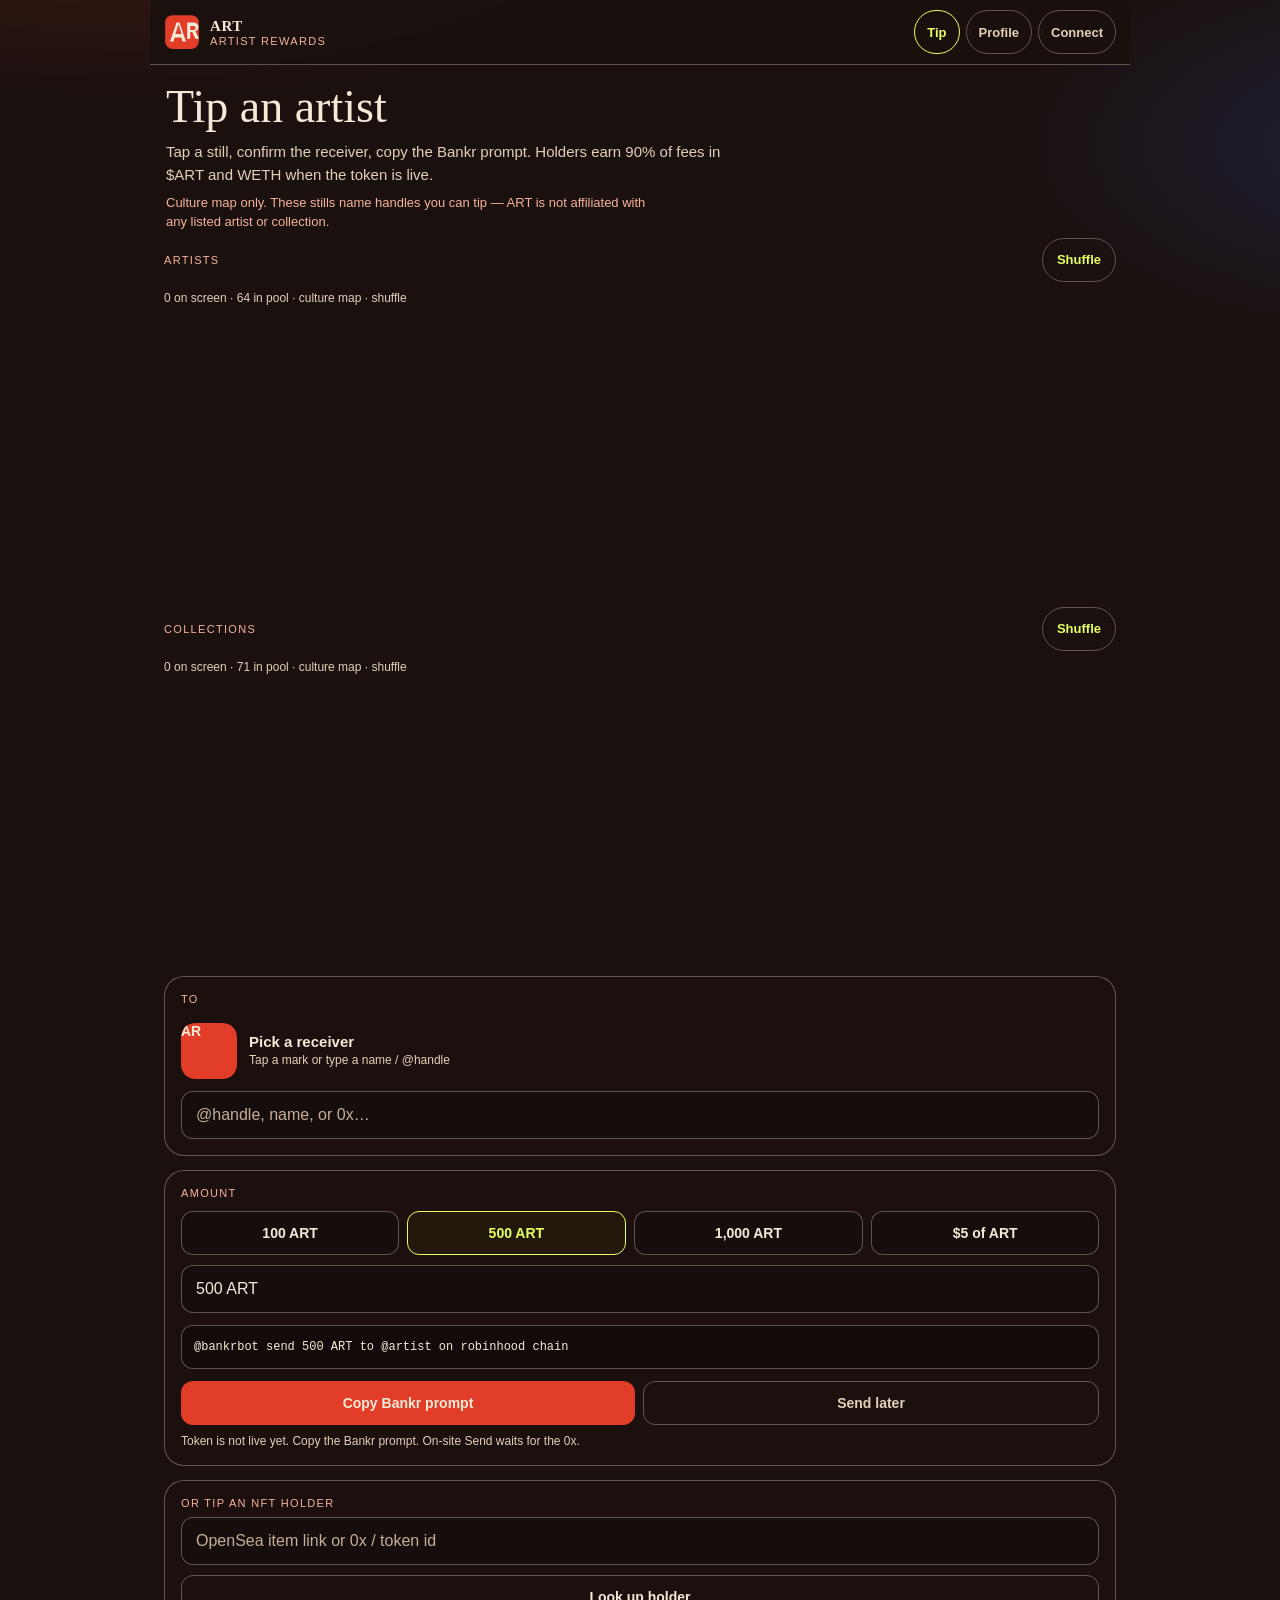
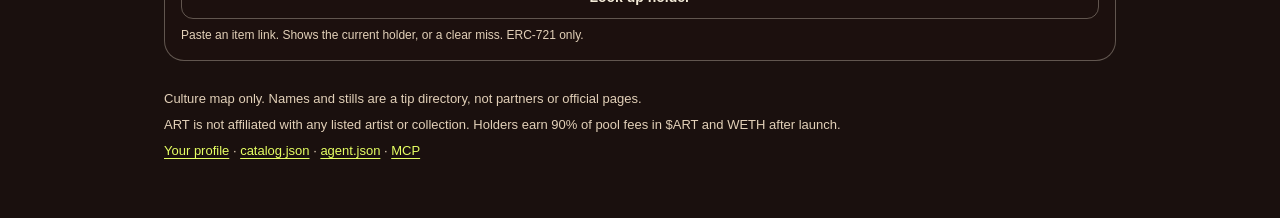
==== commit 5f2ca090: "slice 20: footer link to catalog.json on tip page" ====
--- a/index.html
+++ b/index.html
@@ -94,7 +94,7 @@
     <footer>
       <p>Culture map only. Names and stills are a tip directory, not partners or official pages.</p>
       <p>ART is not affiliated with any listed artist or collection. Holders earn 90% of pool fees in $ART and WETH after launch.</p>
-      <p><a href="profile.html">Your profile</a> · <a href="agent.json">agent.json</a> · <a href="/api/mcp">MCP</a></p>
+      <p><a href="profile.html">Your profile</a> · <a href="catalog.json">catalog.json</a> · <a href="agent.json">agent.json</a> · <a href="/api/mcp">MCP</a></p>
     </footer>
   </div>
   <div id="hover" class="hover" hidden></div>
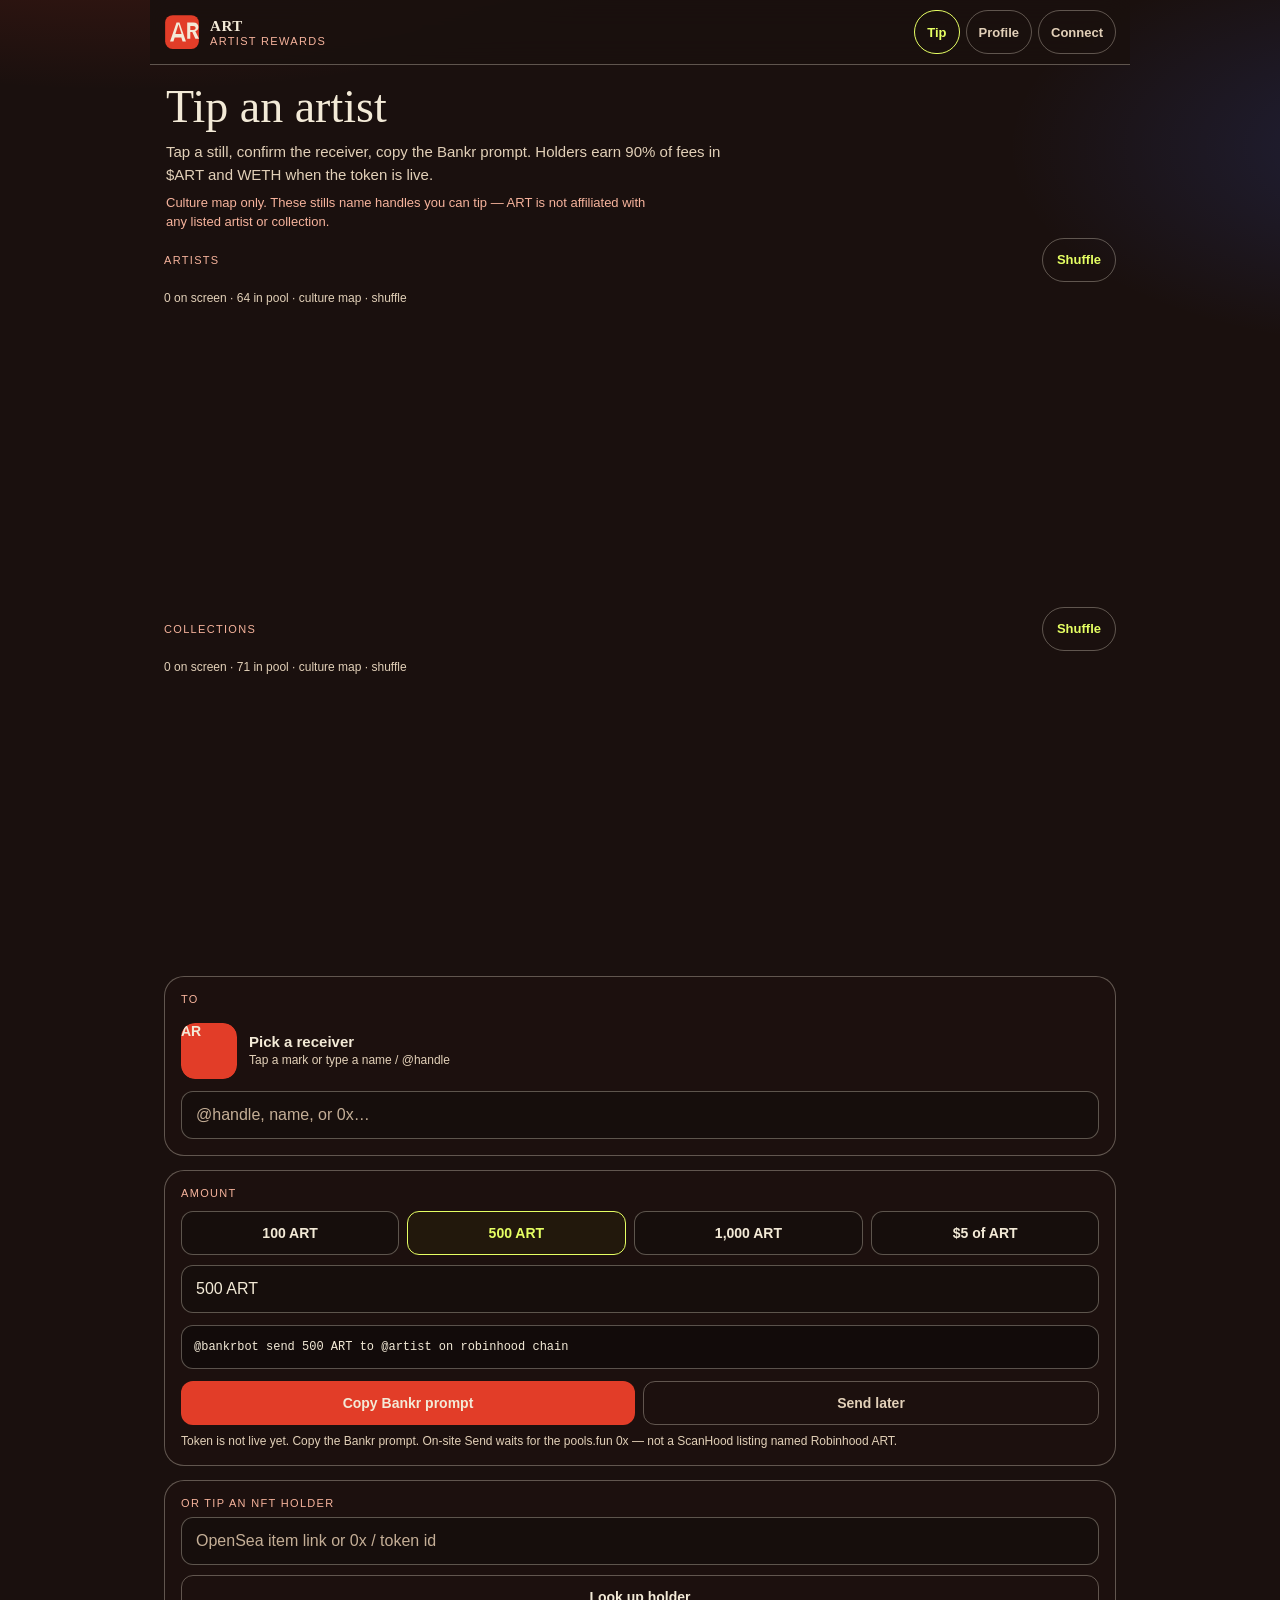
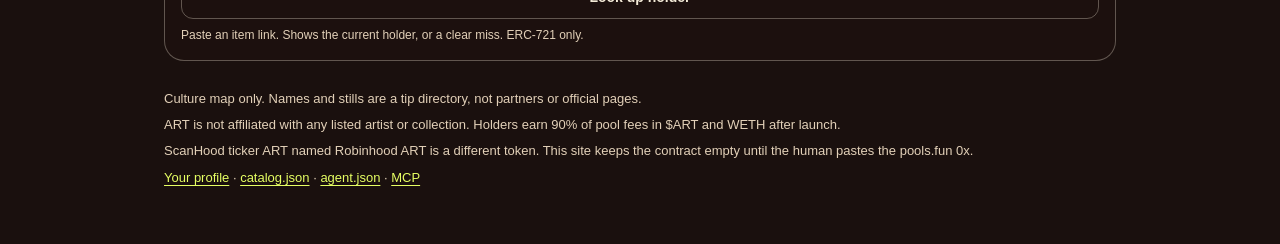
==== commit 62d0e8ca: "slice 21 ScanHood lookalike guard on public paste paths" ====
--- a/index.html
+++ b/index.html
@@ -78,7 +78,7 @@
         <button class="go" id="copy" type="button">Copy Bankr prompt</button>
         <button class="go send wait" id="send" type="button" aria-disabled="true" title="On-site send waits for the live token">Send later</button>
       </div>
-      <p class="hint" id="status" aria-live="polite">Token is not live yet. Copy the Bankr prompt. On-site Send waits for the 0x.</p>
+      <p class="hint" id="status" aria-live="polite">Token is not live yet. Copy the Bankr prompt. On-site Send waits for the pools.fun 0x — not a ScanHood listing named Robinhood ART.</p>
     </section>
 
     <section class="card" style="margin-top:14px">
@@ -94,6 +94,7 @@
     <footer>
       <p>Culture map only. Names and stills are a tip directory, not partners or official pages.</p>
       <p>ART is not affiliated with any listed artist or collection. Holders earn 90% of pool fees in $ART and WETH after launch.</p>
+      <p>ScanHood ticker ART named Robinhood ART is a different token. This site keeps the contract empty until the human pastes the pools.fun 0x.</p>
       <p><a href="profile.html">Your profile</a> · <a href="catalog.json">catalog.json</a> · <a href="agent.json">agent.json</a> · <a href="/api/mcp">MCP</a></p>
     </footer>
   </div>
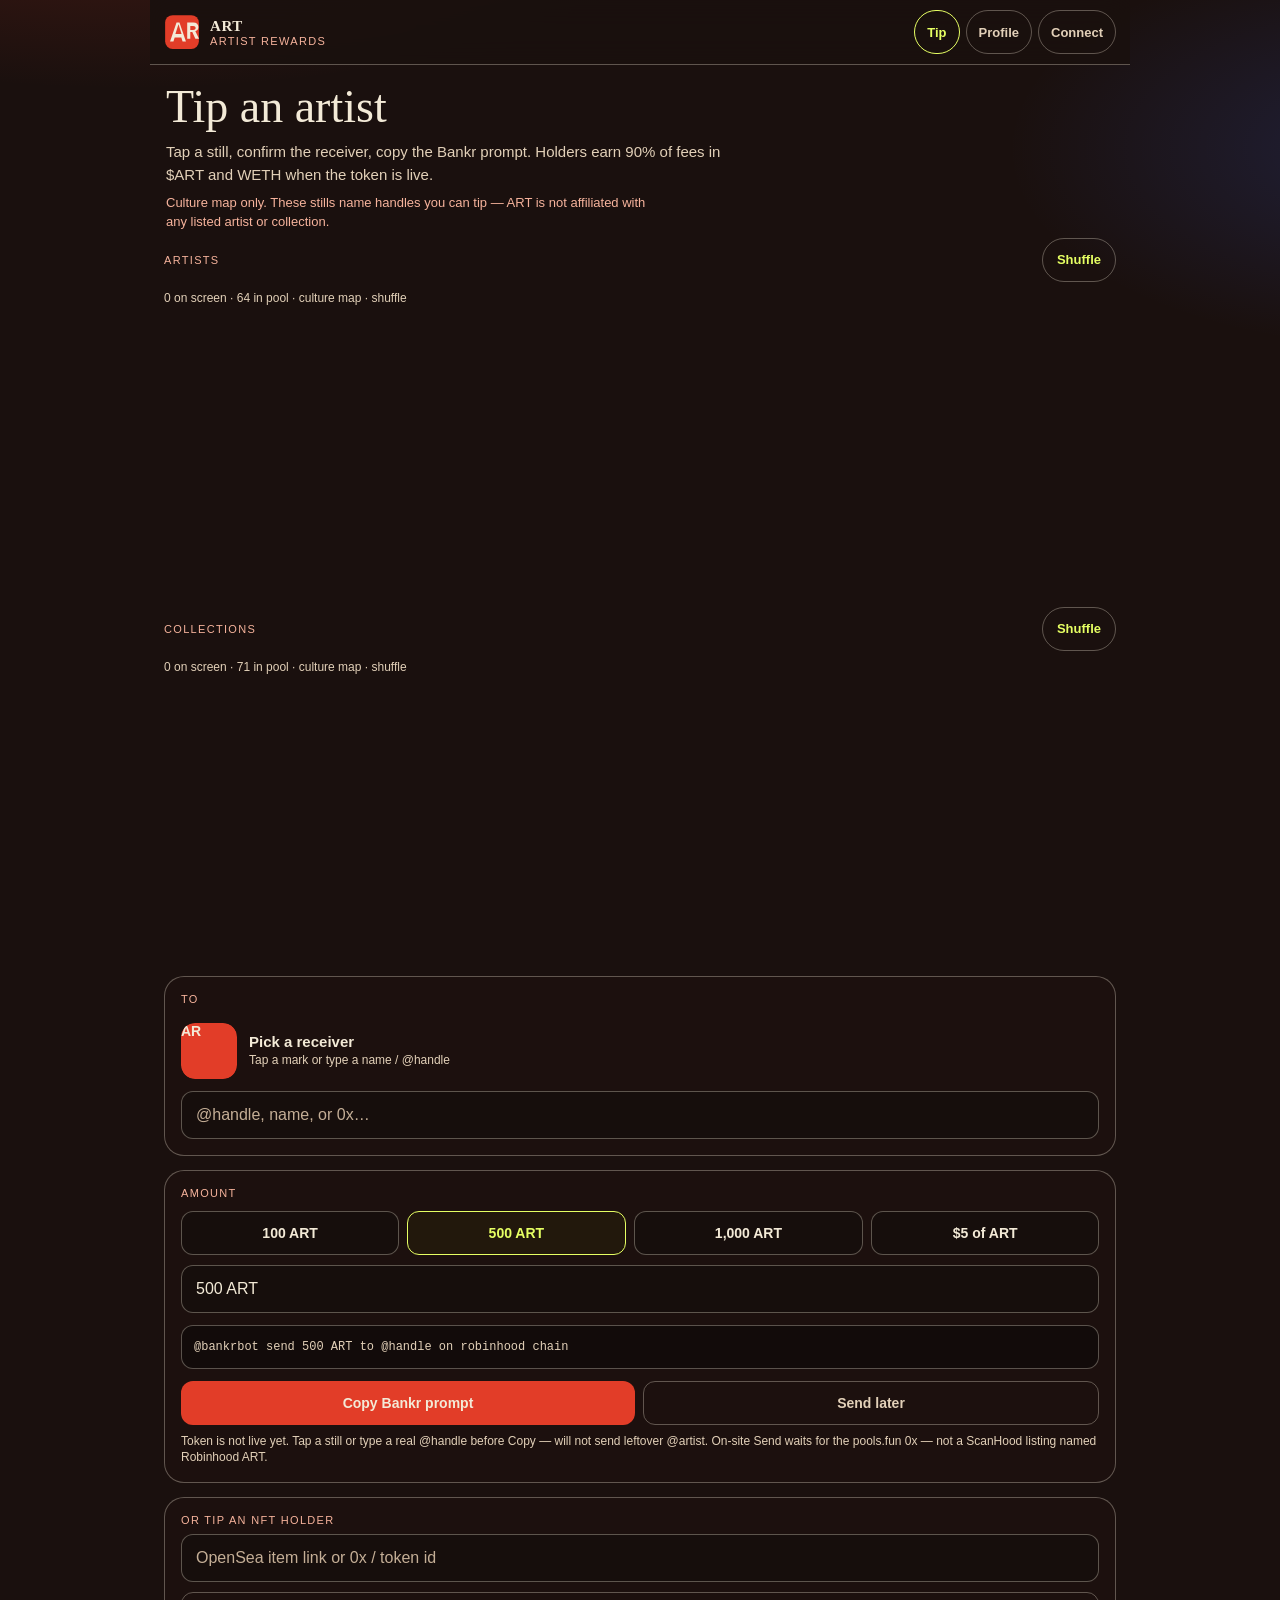
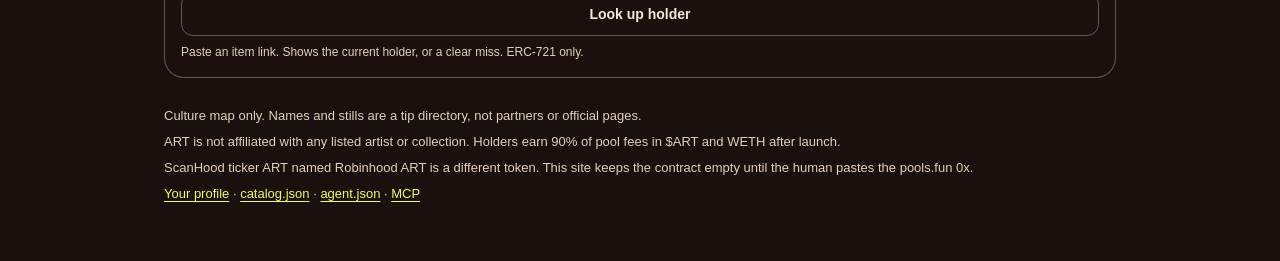
==== commit 4d26a9da: "slice 22: refuse leftover @artist on tip Copy / Send later" ====
--- a/index.html
+++ b/index.html
@@ -73,12 +73,12 @@
         <button type="button" class="amt" data-v="$5 of ART" aria-pressed="false">$5 of ART</button>
       </div>
       <input id="amt" value="500 ART" inputmode="decimal" autocomplete="off" spellcheck="false" aria-describedby="prompt" style="margin-top:10px" />
-      <div class="prompt" id="prompt" role="button" tabindex="0" title="Tap to copy">@bankrbot send 500 ART to @artist on robinhood chain</div>
+      <div class="prompt wait" id="prompt" role="button" tabindex="0" title="Pick a receiver first" data-ready="0">@bankrbot send 500 ART to @handle on robinhood chain</div>
       <div class="row" style="margin-top:12px">
         <button class="go" id="copy" type="button">Copy Bankr prompt</button>
         <button class="go send wait" id="send" type="button" aria-disabled="true" title="On-site send waits for the live token">Send later</button>
       </div>
-      <p class="hint" id="status" aria-live="polite">Token is not live yet. Copy the Bankr prompt. On-site Send waits for the pools.fun 0x — not a ScanHood listing named Robinhood ART.</p>
+      <p class="hint" id="status" aria-live="polite">Token is not live yet. Tap a still or type a real @handle before Copy — will not send leftover @artist. On-site Send waits for the pools.fun 0x — not a ScanHood listing named Robinhood ART.</p>
     </section>
 
     <section class="card" style="margin-top:14px">
